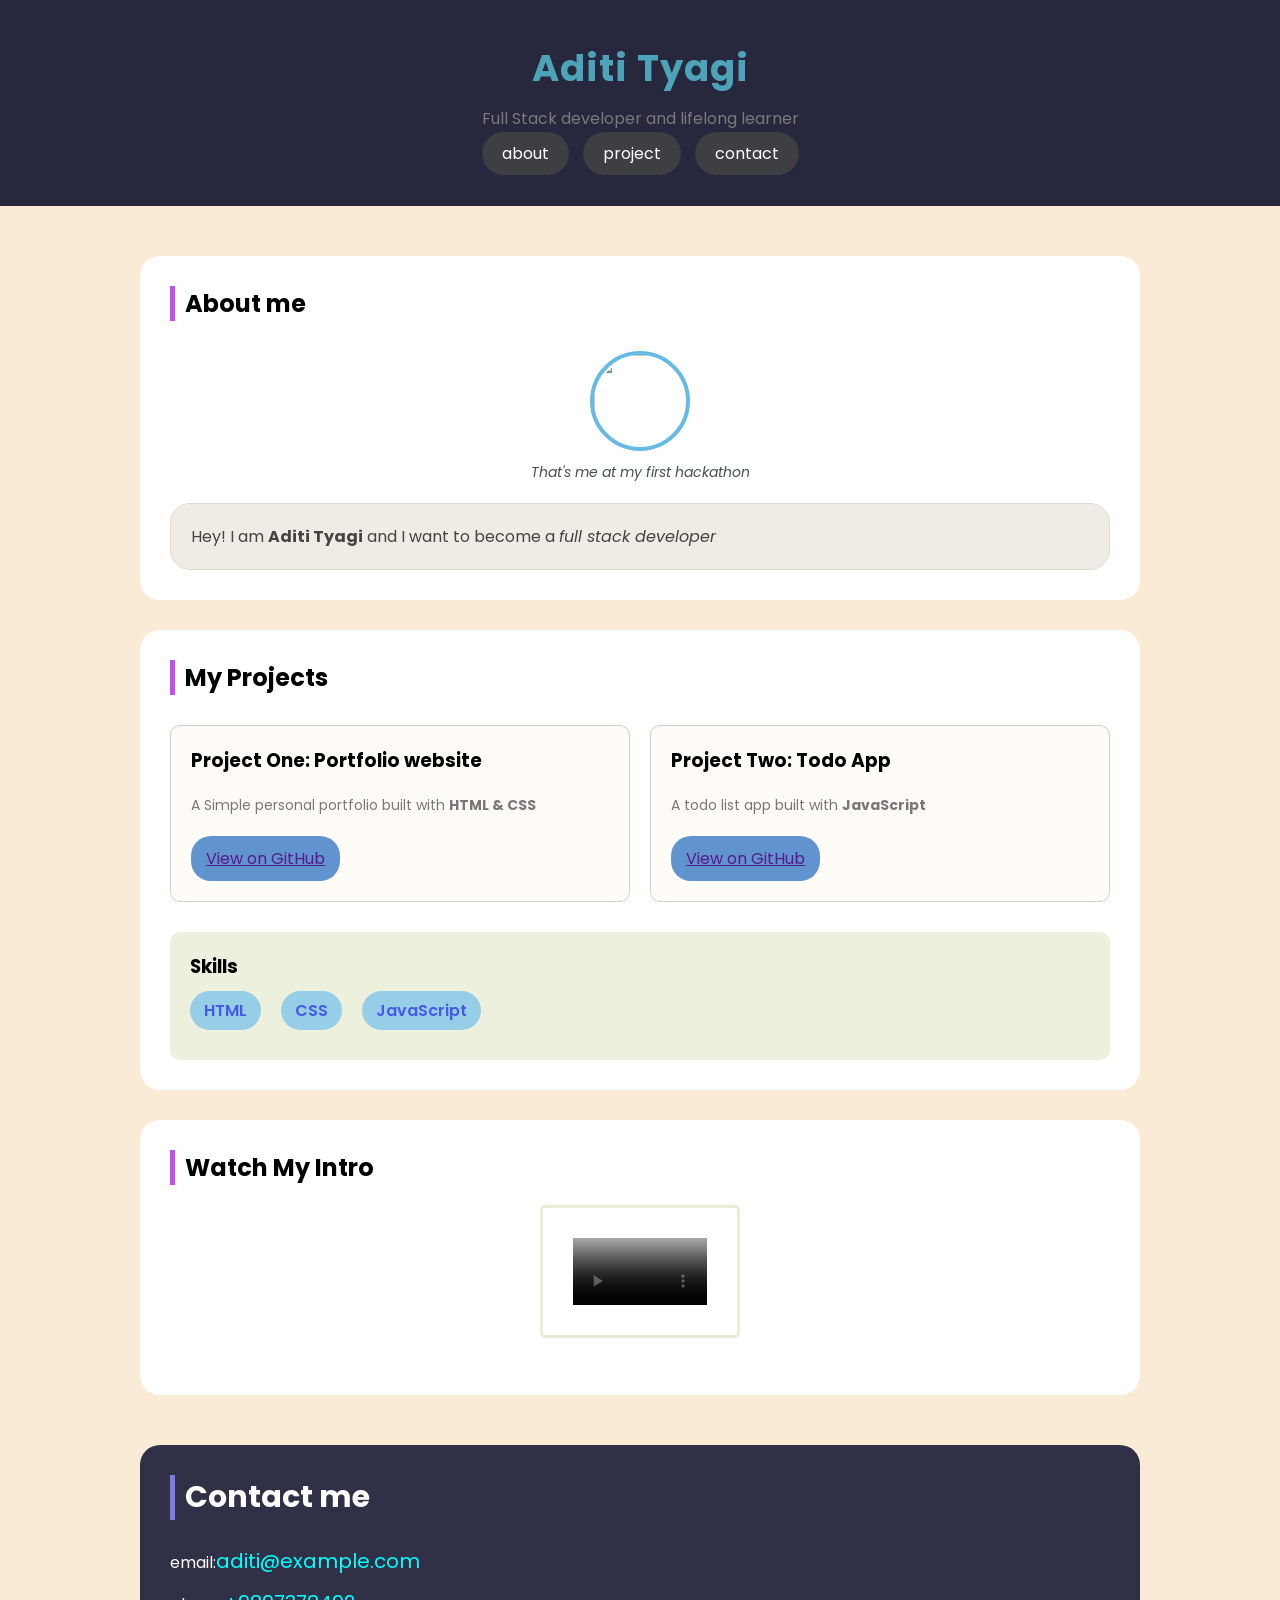
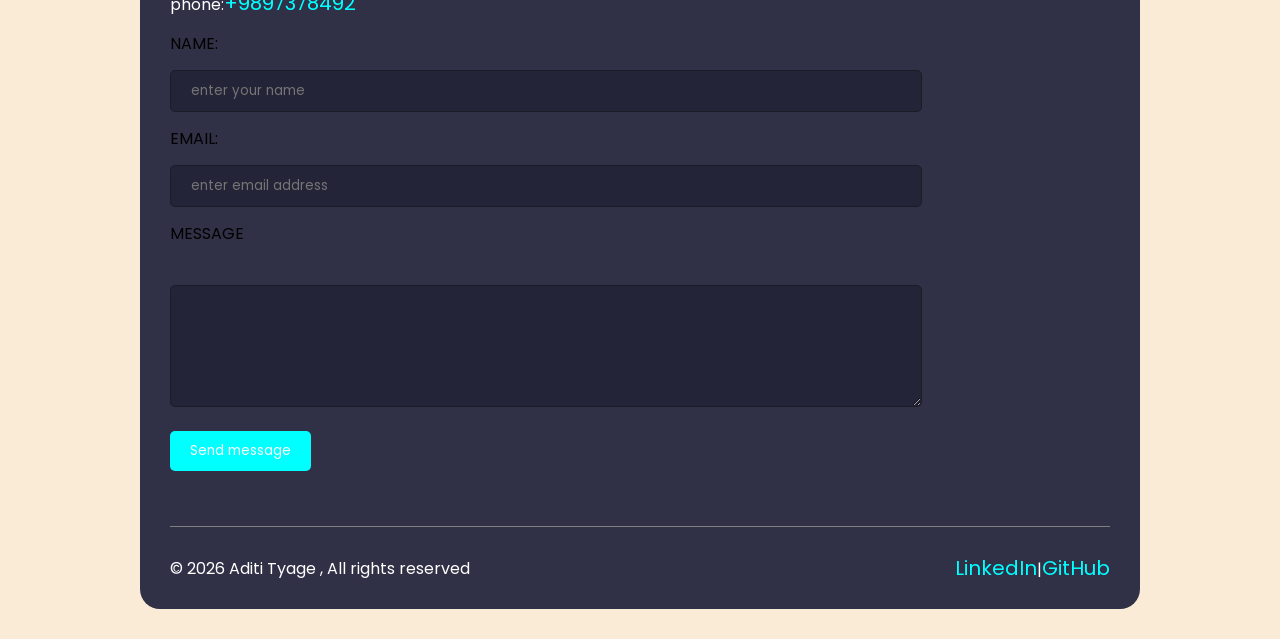
==== portfolio.html @ 95996e0c "my first portfolio" ====
<!DOCTYPE html>
<html lang="en">
<head>
    <meta charset="UTF-8">
    <meta name="viewport" content="width=device-width, initial-scale=1.0">
    <title>ADITI TYAGI</title>
    <link rel="stylesheet" href="style.css">
</head>
<body>
    <header>
    <h1>Aditi Tyagi</h1>
    <p>Full Stack developer and lifelong learner</p>
<!-- nav always comes under header -->
<nav>
    <!-- here id,s follow after # ,used for to visit on that content -->
    <a href="#about ">about</a>
    <a href="#project">project</a>
    <a href="#intro ">contact</a>
    </nav>
</header>

<main>
    <!-- can make different sections to make it easy understanding -->
     <!-- click and go at that page ,we will use id address and it follow #id -->
    <section id="about">
        <h2>About me</h2>
        <!-- don't forget to use figure tag for image  -->
        <figure>
        <img src="c:\Users\DELL\Desktop\photo\tyagi.jpeg" alt="" width="100px" height="100px">
        <figcaption>That's me at my first hackathon</figcaption>
    </figure>
    <p>Hey! I am <strong>Aditi Tyagi</strong> and I want to become a <em>full stack developer</em></p>
    </section>
    <!-- same as done with project clickand go  -->
    <section id="project">
        <h2>My Projects</h2>
        <div id="pro">
        <article>
        <h3>Project One: Portfolio website</h3>
        <p>A Simple personal portfolio built with <strong>HTML & CSS</strong></p>
        <a href="">View on GitHub</a>
        </article>
        <article>
        <h3>Project Two: Todo App</h3>
        <p>A todo list app built with <strong>JavaScript</strong></p>
        <a href="">View on GitHub</a>
        </article>
        </div>
        <div id="skills">
        <h3>Skills</h3>
        <ul>
            <li>HTML</li>
            <li>CSS</li>
            <li>JavaScript</li>
        </ul>
        </div>
    </section>
    <section id="intro">
        <h2>Watch My Intro</h2>
      <video src=" c:\Users\DELL\Downloads\210491_small.mp4" alt="there is a sea"  width="200px" height="200px" controls loop poster="tyagi.jpeg"></video>
    </section>
    </main>
    <footer>
<h2>Contact me</h2>
<!-- here is just <p> and anchor tag to just like link -->
    <!-- here use 'mailto:' for email and 'tel:' for phone number -->
<p>email:<a href="mailto:aditi@example.com">aditi@example.com</a></p>
<p>phone:<a href="tel:+9897378492">+9897378492</a></p>
<form action="">
<label for="name">NAME:</label>
<input type="text" id="name" required placeholder="enter your name"><br>
<label for="email">EMAIL:</label>
<input type="email" id="email" requied placeholder="enter email address"><br>
<!-- there is necessary to give <br> for textarea  -->
<label for="message">MESSAGE</label><br>
<!-- can give row and columns or able to extend it too -->
<textarea name="message" id="message"  rows="5" cols="30"></textarea><br>
<button type="submit">Send message</button>
</form>
<br>
<!-- &copy is a tag -->
<!-- we put p in div ,so that it is easy to apply flex box -->
<div id="lower-footer">
    <p>&copy; 2026 Aditi Tyage , All rights reserved</p>
   <p><a href="">LinkedIn</a>|<a href="">GitHub</a></p>
</div>
    </footer>
</body>
</html>
<!-- completed -->
---- style.css ----
@import url('https://fonts.googleapis.com/css2?family=Poppins:ital,wght@0,100;0,200;0,300;0,400;0,500;0,600;0,700;0,800;0,900;1,100;1,200;1,300;1,400;1,500;1,600;1,700;1,800;1,900&display=swap');


*{
    padding: 0;
    margin: 0;
    box-sizing: border-box;
    font-family: "Poppins", sans-serif;
}

body{
background-color: antiquewhite;
}

header{
    background-color: rgb(39, 39, 61);
    color: white;
    text-align: center;
    padding: 40px 0;      /*don't apply coma */

}
h1{
    color: rgb(77, 164, 185);
    font-size: 37px;
    letter-spacing: 1px;
}
header p{
    color: rgb(122, 122, 122);
    padding: 10px 0;
}
header nav a{
    text-decoration: none;
    background-color: rgba(70, 69, 69, 0.753);
    color: white;
    border-radius: 30px;
    padding:10px 20px;  
    /* for nav margin work only when it is inline block */
    margin: 10px 5px;
}
header nav a:hover{
    background-color: rgb(147, 181, 243);
}

/* if you don't want to apply the flex property then just apply margin:auto  */
main{
    margin: 50px auto;
    max-width: 1000px;      /*max width means it is not fixed */
    /* background-color: white; */
}

#about,#project,#intro{
    background-color: white;
    padding: 30px;
    border-radius: 20px;
    margin-bottom: 30px;
}

#about h2,#project h2,#intro h2{
border-left: 5px solid rgb(196, 76, 243);
/* paddding left is used for border */
padding-left: 10px;
/* due to text align center,all headings come at center */
/* text-align: center; */

}
#about figure{
    text-align: center; 
padding: 20px;
}

#about figure img{
    border-radius: 50%;
    border: 4px solid rgb(101, 187, 228);
    margin: 10px 0;
    transition: all 1s;
}
#about figure img:hover{
    transform:scale(1.1);
       box-shadow: 0 10px 10px grey;
}


#about figure figcaption{
    color: rgb(74, 78, 83);
    font-style: italic;
    font-size: 14px;
}
#about p{
    border-radius: 20px;
    border: 1px solid rgb(223, 219, 212);
    background-color: rgb(240, 235, 228);
    padding: 20px;
    color:rgb(70, 67, 67); 
}
/* just before giving the flex,we must have a div pack */

#pro{
    display: flex;
    gap: 20px;
    margin: 30px 0;
    flex-wrap: wrap;
}
#pro article{
    flex: 1;    /* it gives equal spaces*/
    background-color: rgb(255, 252, 248);
    border-radius: 10px;
    padding: 20px;
    border: 1px solid rgb(206, 205, 205);
    /* flex=by default gives stretched property */
    transition: all 0.5s;
}
#pro article:hover{
    transform: translateY(-5px);
    box-shadow: 0 10px 10px grey;
}


#pro article p{
  font-size: 14px;
  color: rgb(121, 119, 119);
  margin: 20px 0;
}
#pro article a{
    display: inline-block;     /* always use for a */
    border-radius:20px;
    background-color: rgb(97, 148, 206);
    padding: 10px 15px;
}
#skills{
    background-color: rgb(236, 240, 221);
    border-radius: 10px;
    padding: 20px;
}
#skills ul{
    /* to make dots none write none */
    /* list-style-type: disc; */
    list-style-type: none;
    display: flex;
    padding:10px 0;
    gap: 20px;
    flex-wrap: wrap;
}
#skills ul li{
    background-color: rgb(151, 206, 231);
    padding: 7px 14px;
    border-radius: 30px;
    color: rgb(70, 87, 235);
    font-weight: 600;
}
#intro{
    text-align: center;
}
#intro h2{
    text-align: left;
}
#intro video{
    /* just used to spread video */
    object-fit: cover;
    padding: 30px;
    /* max-width means can squeeze by inspect(squeeze) */
   max-width: 100%; 
    height: 100%;
    border-radius: 40px;
    margin: 20px;
    border-radius: 5px;
    border: 3px solid rgb(235, 235, 217);
}
footer{
     margin: 50px auto;
    max-width: 1000px; 
    background-color: rgb(48, 48, 70);
      padding: 30px 30px 0;
    border-radius: 20px;
    margin-bottom: 30px;
}
footer h2{
    border-left: 5px solid rgb(122, 122, 226);
    padding-left: 10px;
    color: white;
    font-size: 30px;
    margin-bottom: 20px;
}
footer p{
    color: white;
    padding: 6px 0;
}
footer p a{
text-decoration: none;
color: aqua;
font-size: 20px;

}
footer p a:hover{
    text-decoration: underline;
    color: blueviolet;
}

form{
    max-width: 80%;
}



form label{
    /* just to make all the name in same line ,just use display -block */
    display: block;
    margin: 7px 0;
}

form input[type="text"],
form input[type="email"],
textarea{
    width: 100%;
    background-color: rgb(36, 36, 56);
    outline: none;
 border: 1px solid rgb(28, 28, 39);
 border-radius: 5px;
 padding: 10px 20px;
 color: white;
 margin: 7px 0;
}

form button{
    background-color: aqua;
    border-radius: 5px;
    padding: 10px 20px;
    outline: none;
    color: white;
    border: none;
    margin: 10px 0;
}

#lower-footer{
    display: flex;
    justify-content: space-between;
    align-items: center;
    border-top: 1px solid grey;       /*just used for line*/
    padding: 20px 0;
    margin: 20px 0;
    flex-wrap: wrap;
}
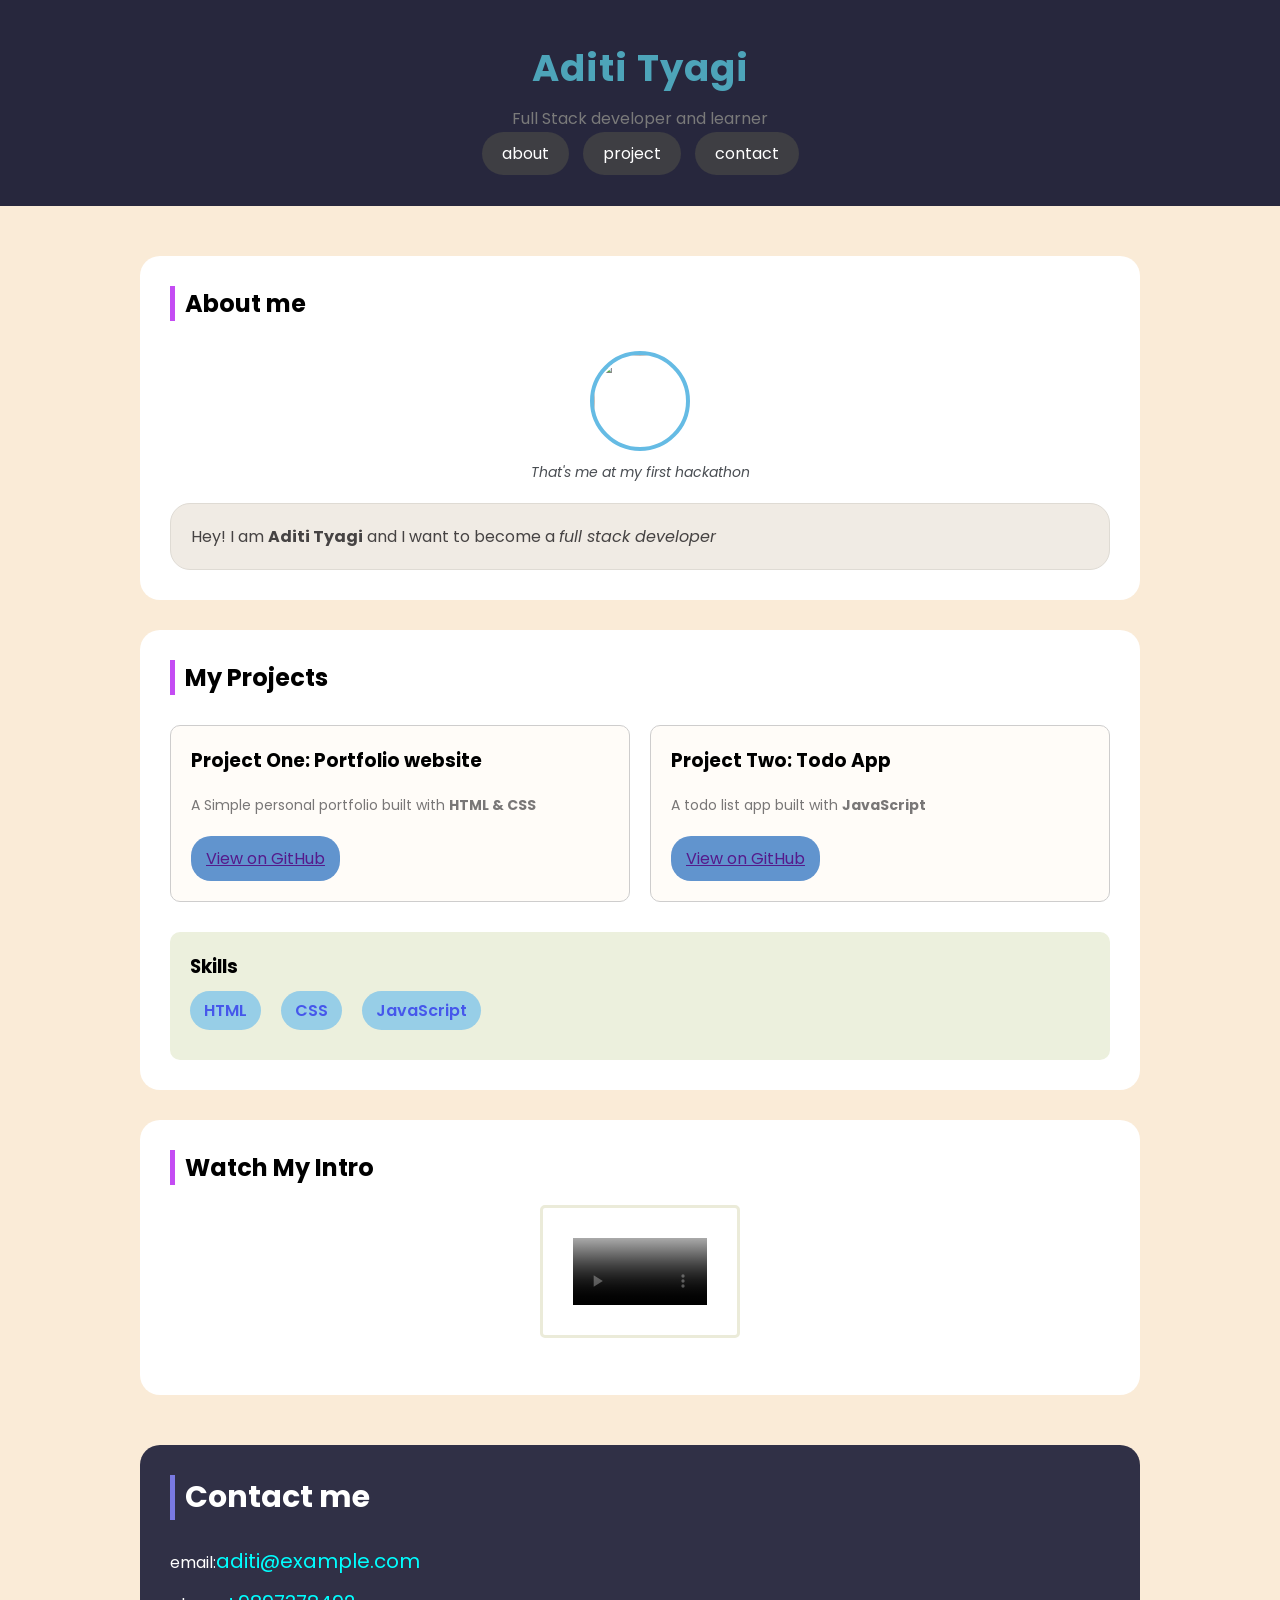
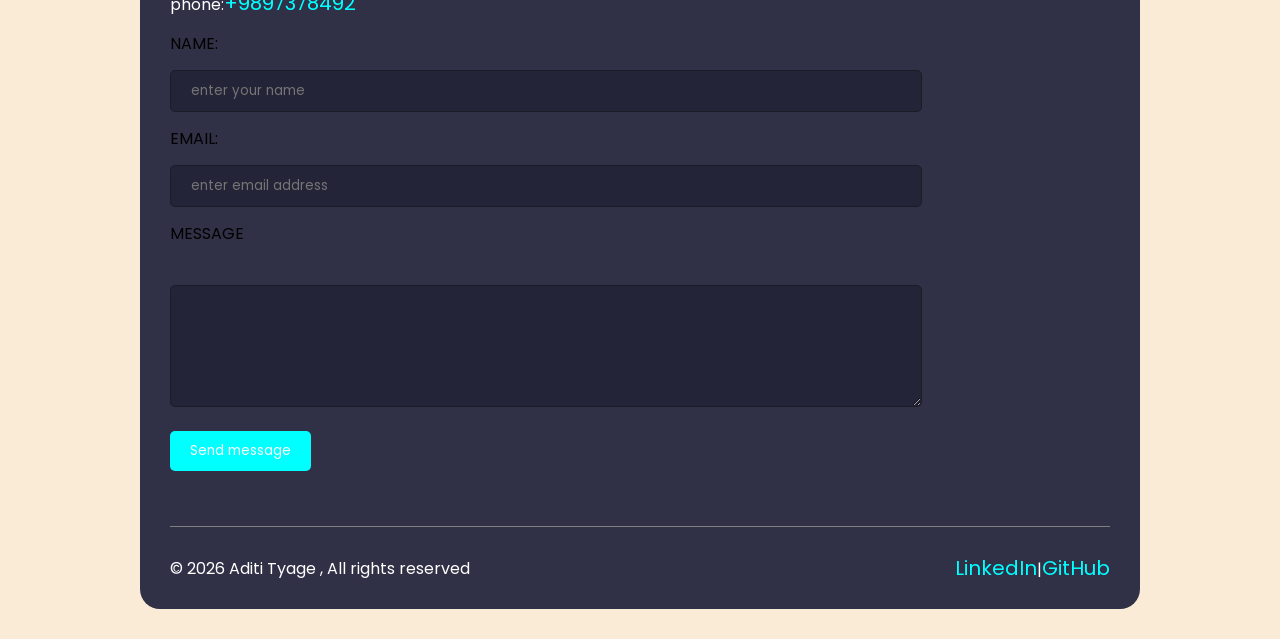
==== commit bfe874e9: "change description" ====
--- a/portfolio.html
+++ b/portfolio.html
@@ -9,7 +9,7 @@
 <body>
     <header>
     <h1>Aditi Tyagi</h1>
-    <p>Full Stack developer and lifelong learner</p>
+    <p>Full Stack developer and learner</p>
 <!-- nav always comes under header -->
 <nav>
     <!-- here id,s follow after # ,used for to visit on that content -->
